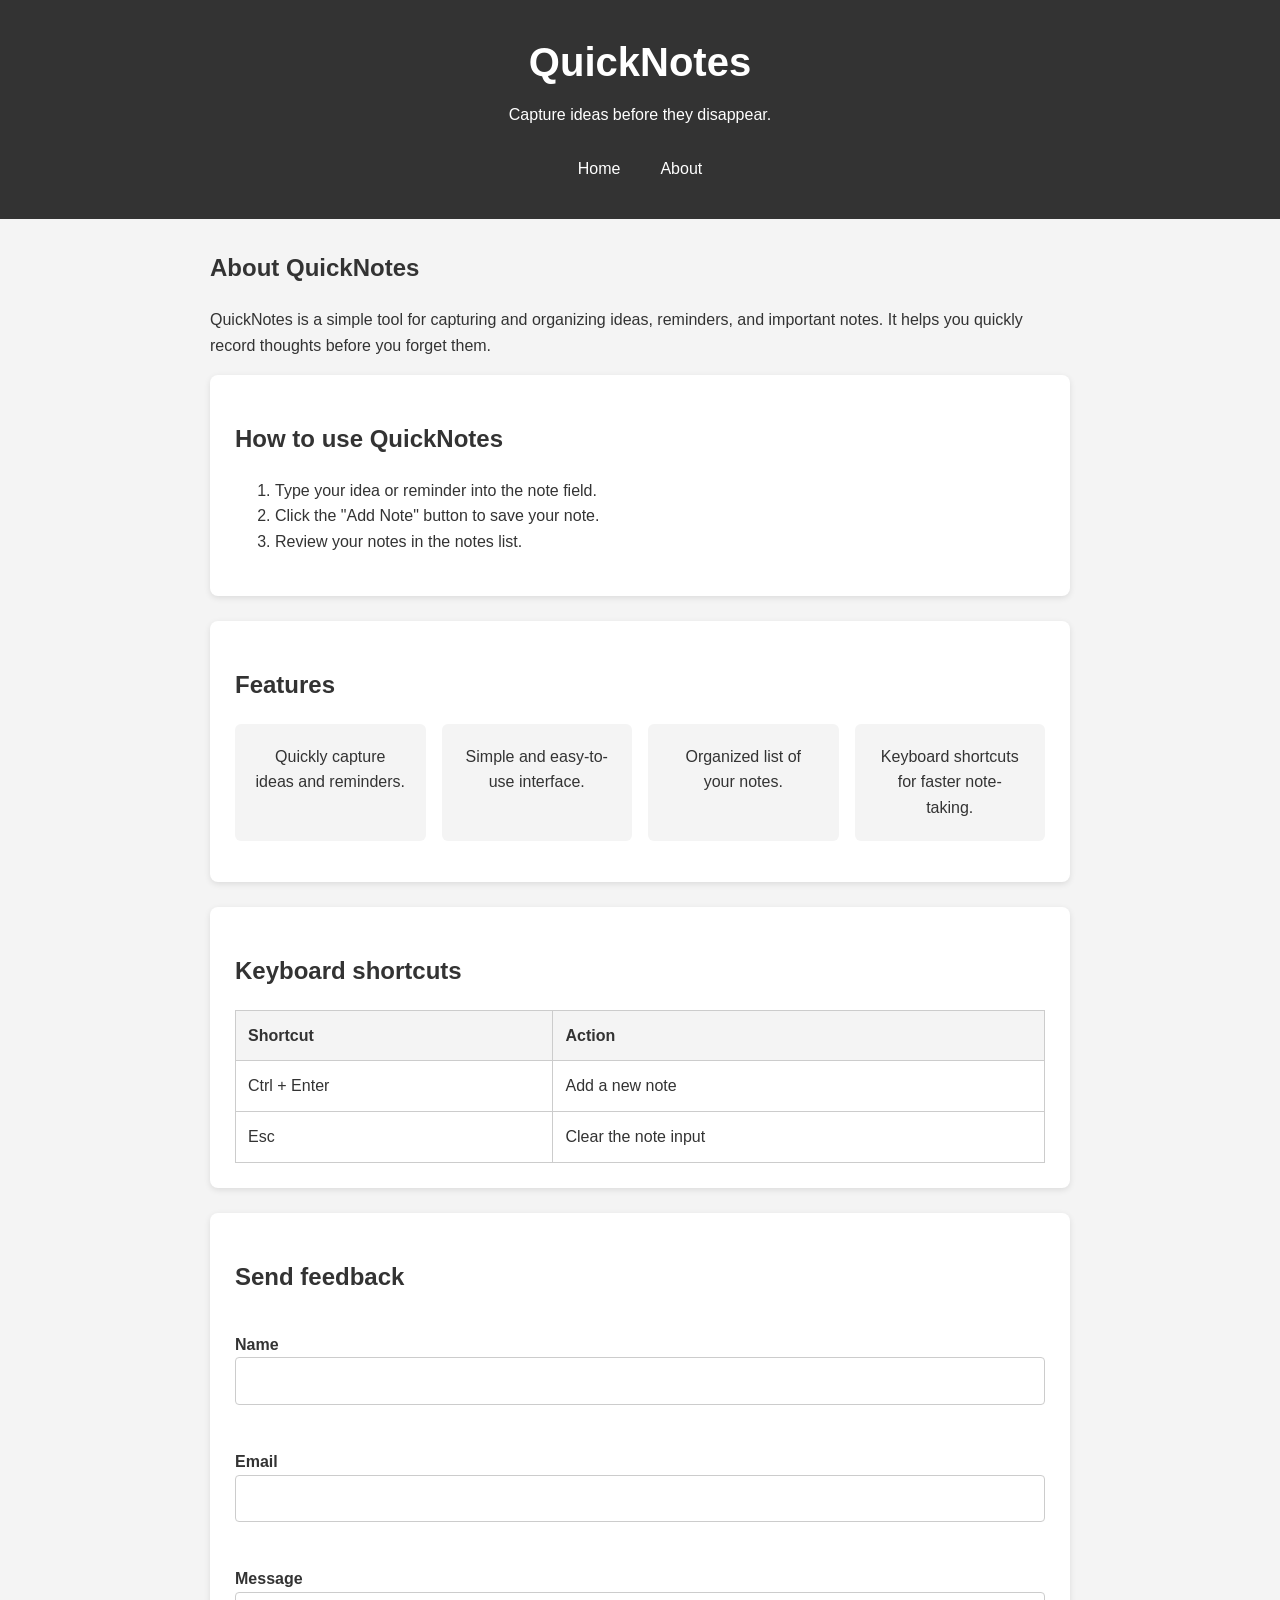
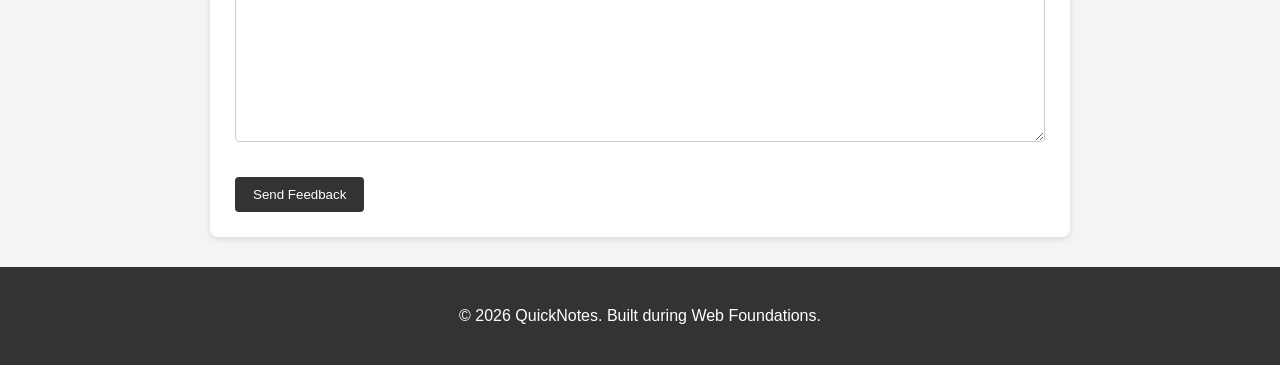
==== day2/about.html @ 7be03e85 "Day 2 assignment" ====
<!DOCTYPE html>
<html lang="en">
  <head>
    <meta charset="UTF-8" />
    <meta name="viewport" content="width=device-width, initial-scale=1.0" />
    <title>About QuickNotes</title>
    <link rel="stylesheet" href="style.css" />
  </head>
  <body>
    <header>
      <h1>QuickNotes</h1>
      <p>Capture ideas before they disappear.</p>

      <nav>
        <a href="index.html">Home</a>
        <a href="about.html">About</a>
      </nav>
    </header>

    <main>
      <h2>About QuickNotes</h2>

      <p>
        QuickNotes is a simple tool for capturing and organizing ideas,
        reminders, and important notes. It helps you quickly record thoughts
        before you forget them.
      </p>

      <section>
        <h2>How to use QuickNotes</h2>
        <ol>
          <li>Type your idea or reminder into the note field.</li>
          <li>Click the "Add Note" button to save your note.</li>
          <li>Review your notes in the notes list.</li>
        </ol>
      </section>

      <section>
        <h2>Features</h2>
        <ul class="features">
          <li>Quickly capture ideas and reminders.</li>
          <li>Simple and easy-to-use interface.</li>
          <li>Organized list of your notes.</li>
          <li>Keyboard shortcuts for faster note-taking.</li>
        </ul>
      </section>

      <section>
        <h2>Keyboard shortcuts</h2>
        <table>
          <thead>
            <tr>
              <th>Shortcut</th>
              <th>Action</th>
            </tr>
          </thead>
          <tbody>
            <tr>
              <td>Ctrl + Enter</td>
              <td>Add a new note</td>
            </tr>
            <tr>
              <td>Esc</td>
              <td>Clear the note input</td>
            </tr>
          </tbody>
        </table>
      </section>

      <section>
        <h2>Send feedback</h2>

        <form>
          <p>
            <label for="name">Name</label>
            <input type="text" id="name" name="name" required />
          </p>

          <p>
            <label for="email">Email</label>
            <input type="email" id="email" name="email" required />
          </p>

          <p>
            <label for="message">Message</label>
            <textarea
              id="message"
              name="message"
              rows="5"
              required
            ></textarea>
          </p>

          <button type="submit">Send Feedback</button>
        </form>
      </section>
    </main>

    <footer>
      <p>&copy; 2026 QuickNotes. Built during Web Foundations.</p>
    </footer>
  </body>
</html>
---- day2/style.css ----
/* Box-sizing reset */
* {
  box-sizing: border-box;
}

/* Base styles */
body {
  margin: 0;
  font-family: Arial, sans-serif;
  line-height: 1.6;
  background-color: #f4f4f4;
  color: #333;
}

/* Header */
header {
  background-color: #333;
  color: white;
  text-align: center;
  padding: 30px 20px;
}

header h1 {
  margin: 0;
  font-size: 2.5rem;
}

header p {
  margin: 8px 0 20px;
}

/* Navigation */
nav {
  display: flex;
  justify-content: center;
  gap: 16px;
}

nav a {
  color: white;
  text-decoration: none;
  padding: 8px 12px;
  border-radius: 4px;
  transition: background-color 0.3s ease, color 0.3s ease;
}

nav a:hover {
  background-color: white;
  color: #333;
}

/* Main content */
main {
  max-width: 900px;
  margin: 30px auto;
  padding: 0 20px;
}

section {
  background-color: white;
  padding: 25px;
  margin-bottom: 25px;
  border-radius: 8px;
  box-shadow: 0 2px 6px rgba(0, 0, 0, 0.1);
}

/* Features grid */
.features {
  display: grid;
  grid-template-columns: repeat(auto-fit, minmax(180px, 1fr));
  gap: 16px;
  padding: 0;
  list-style: none;
}

.features li {
  background-color: #f4f4f4;
  padding: 20px;
  border-radius: 6px;
  text-align: center;
}

/* Keyboard shortcuts table */
table {
  width: 100%;
  border-collapse: collapse;
}

th,
td {
  border: 1px solid #ccc;
  padding: 12px;
  text-align: left;
}

th {
  background-color: #f4f4f4;
}

/* Forms */
form {
  display: flex;
  flex-direction: column;
  gap: 12px;
}

form label {
  font-weight: bold;
}

form input,
form textarea {
  width: 100%;
  padding: 10px;
  border: 1px solid #ccc;
  border-radius: 4px;
  font: inherit;
}

form textarea {
  resize: vertical;
}

/* Buttons */
button {
  width: fit-content;
  padding: 10px 18px;
  border: none;
  border-radius: 4px;
  background-color: #333;
  color: white;
  cursor: pointer;
  transition: background-color 0.3s ease, transform 0.2s ease;
}

button:hover {
  background-color: #555;
  transform: translateY(-2px);
}

/* Footer */
footer {
  background-color: #333;
  color: white;
  text-align: center;
  padding: 20px;
}

/* Small screens */
@media (max-width: 600px) {
  header {
    padding: 20px 10px;
  }

  header h1 {
    font-size: 2rem;
  }

  header p {
    font-size: 0.9rem;
  }

  main {
    margin: 20px auto;
    padding: 0 10px;
  }

  section {
    padding: 18px;
  }
}
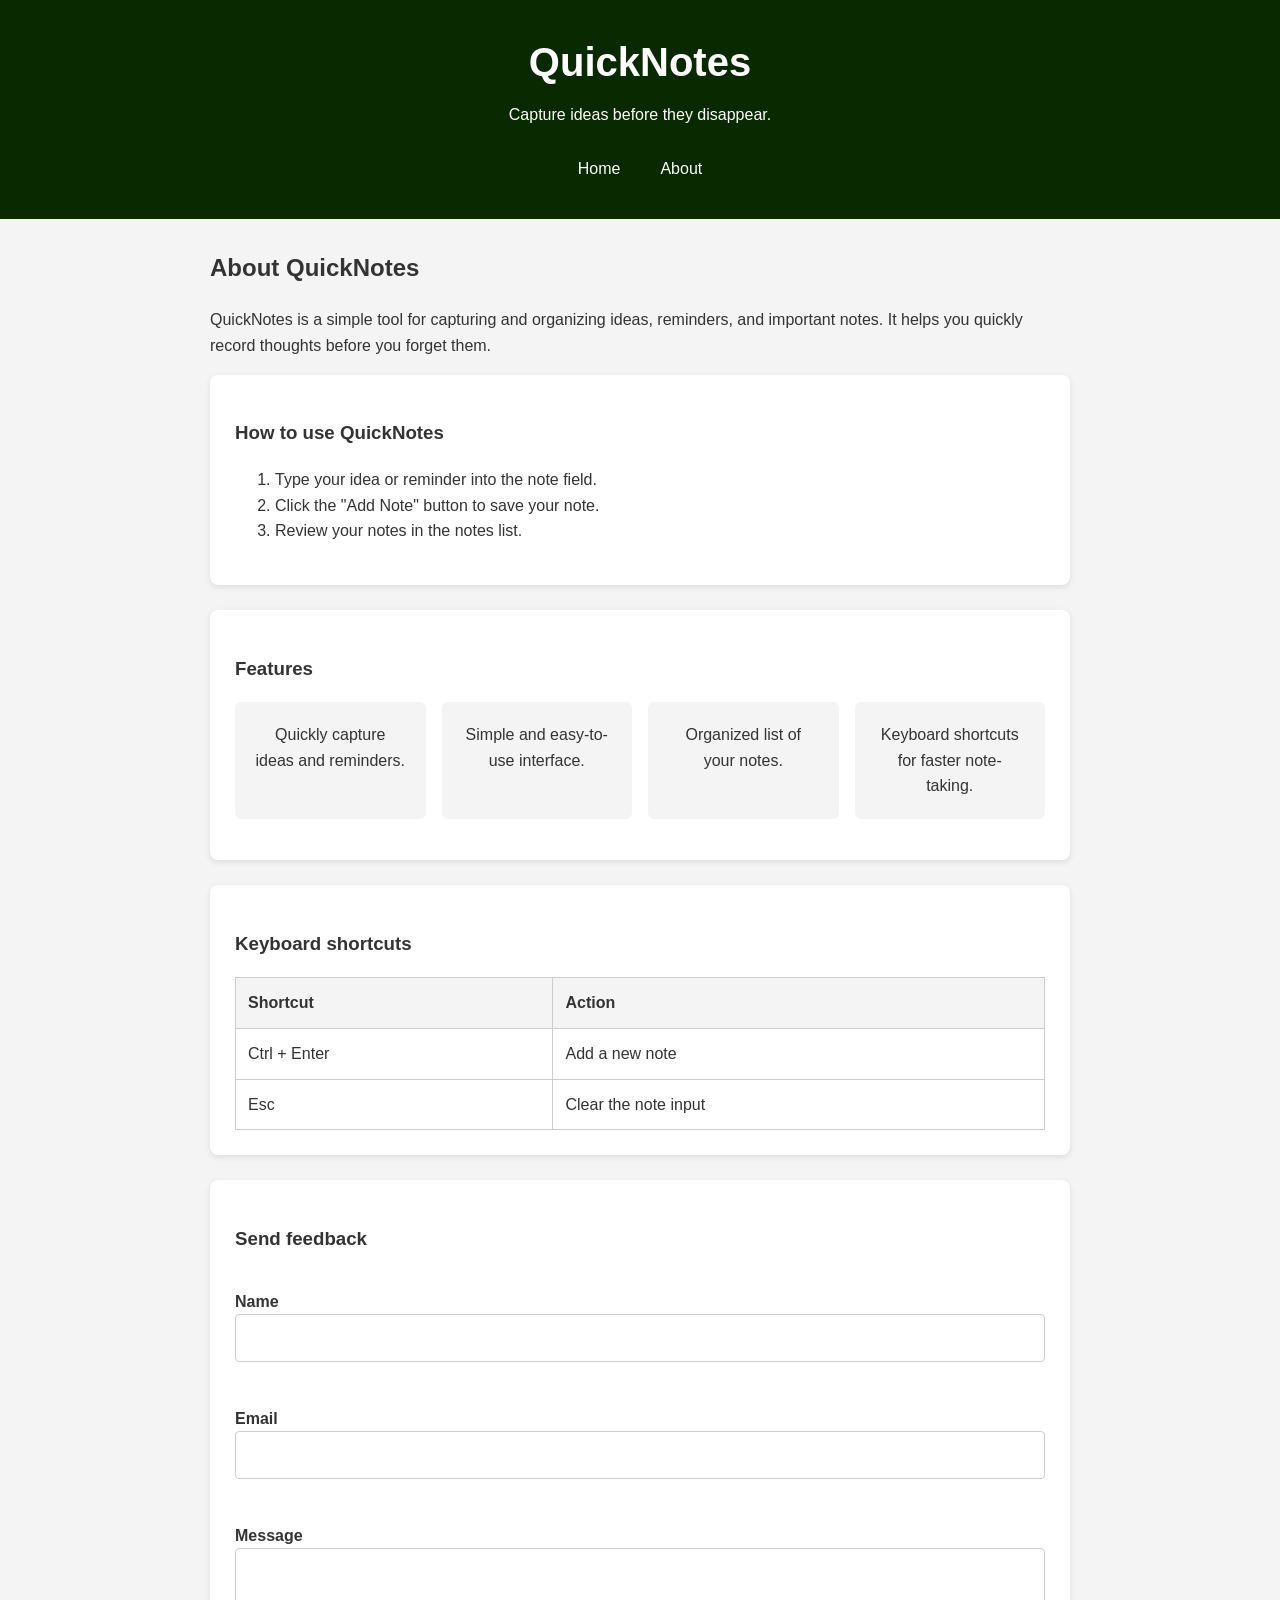
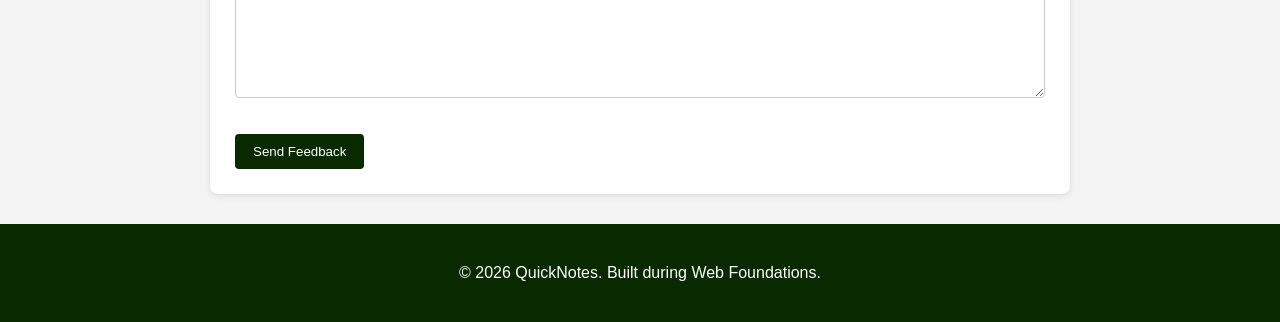
==== commit 7e417428: "Day 2 assignment" ====
--- a/day2/about.html
+++ b/day2/about.html
@@ -27,7 +27,7 @@
       </p>
 
       <section>
-        <h2>How to use QuickNotes</h2>
+        <h3>How to use QuickNotes</h3>
         <ol>
           <li>Type your idea or reminder into the note field.</li>
           <li>Click the "Add Note" button to save your note.</li>
@@ -36,7 +36,7 @@
       </section>
 
       <section>
-        <h2>Features</h2>
+        <h3>Features</h3>
         <ul class="features">
           <li>Quickly capture ideas and reminders.</li>
           <li>Simple and easy-to-use interface.</li>
@@ -46,7 +46,7 @@
       </section>
 
       <section>
-        <h2>Keyboard shortcuts</h2>
+        <h3>Keyboard shortcuts</h3>
         <table>
           <thead>
             <tr>
@@ -68,7 +68,7 @@
       </section>
 
       <section>
-        <h2>Send feedback</h2>
+        <h3>Send feedback</h3>
 
         <form>
           <p>
--- a/day2/style.css
+++ b/day2/style.css
@@ -14,7 +14,7 @@
 
 /* Header */
 header {
-  background-color: #333;
+  background-color: #092901;
   color: white;
   text-align: center;
   padding: 30px 20px;
@@ -127,20 +127,20 @@
   padding: 10px 18px;
   border: none;
   border-radius: 4px;
-  background-color: #333;
+  background-color: #092901;
   color: white;
   cursor: pointer;
   transition: background-color 0.3s ease, transform 0.2s ease;
 }
 
 button:hover {
-  background-color: #555;
+  background-color: #036629;
   transform: translateY(-2px);
 }
 
 /* Footer */
 footer {
-  background-color: #333;
+  background-color: #092901;
   color: white;
   text-align: center;
   padding: 20px;
